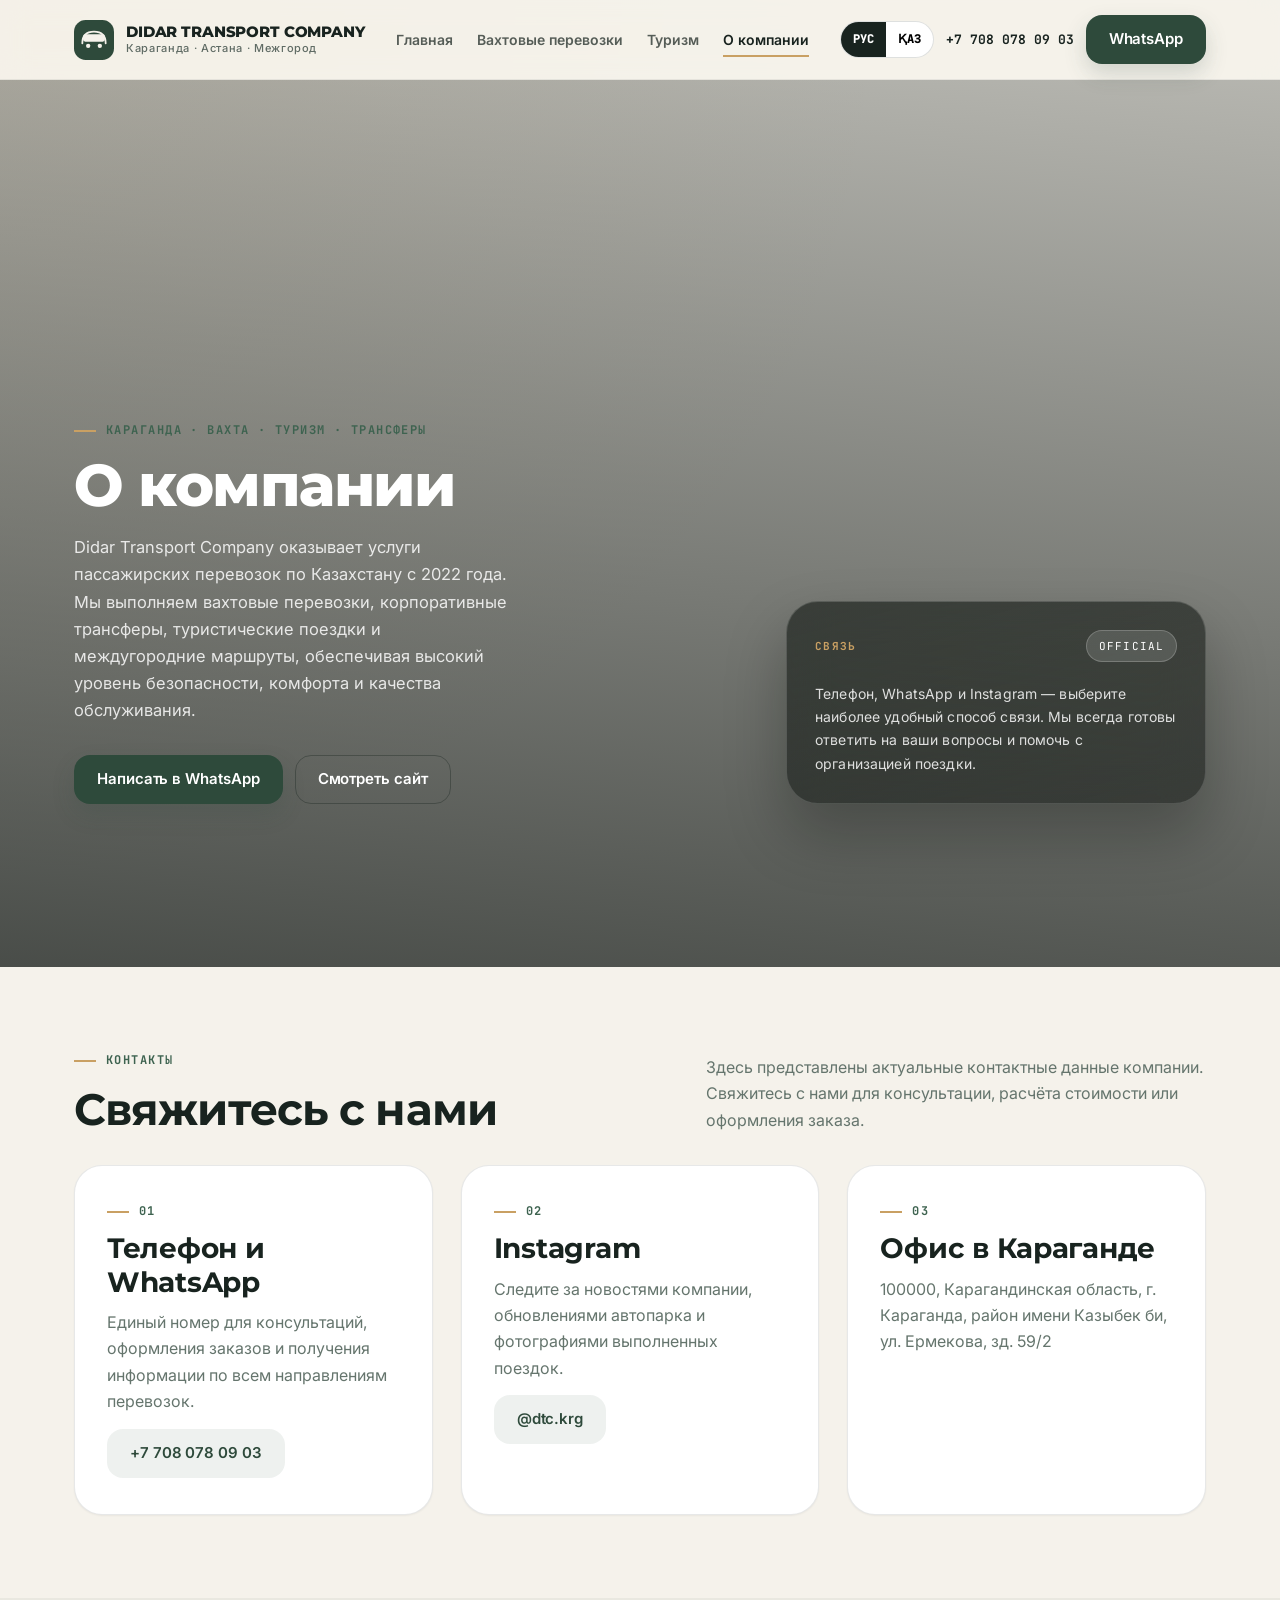
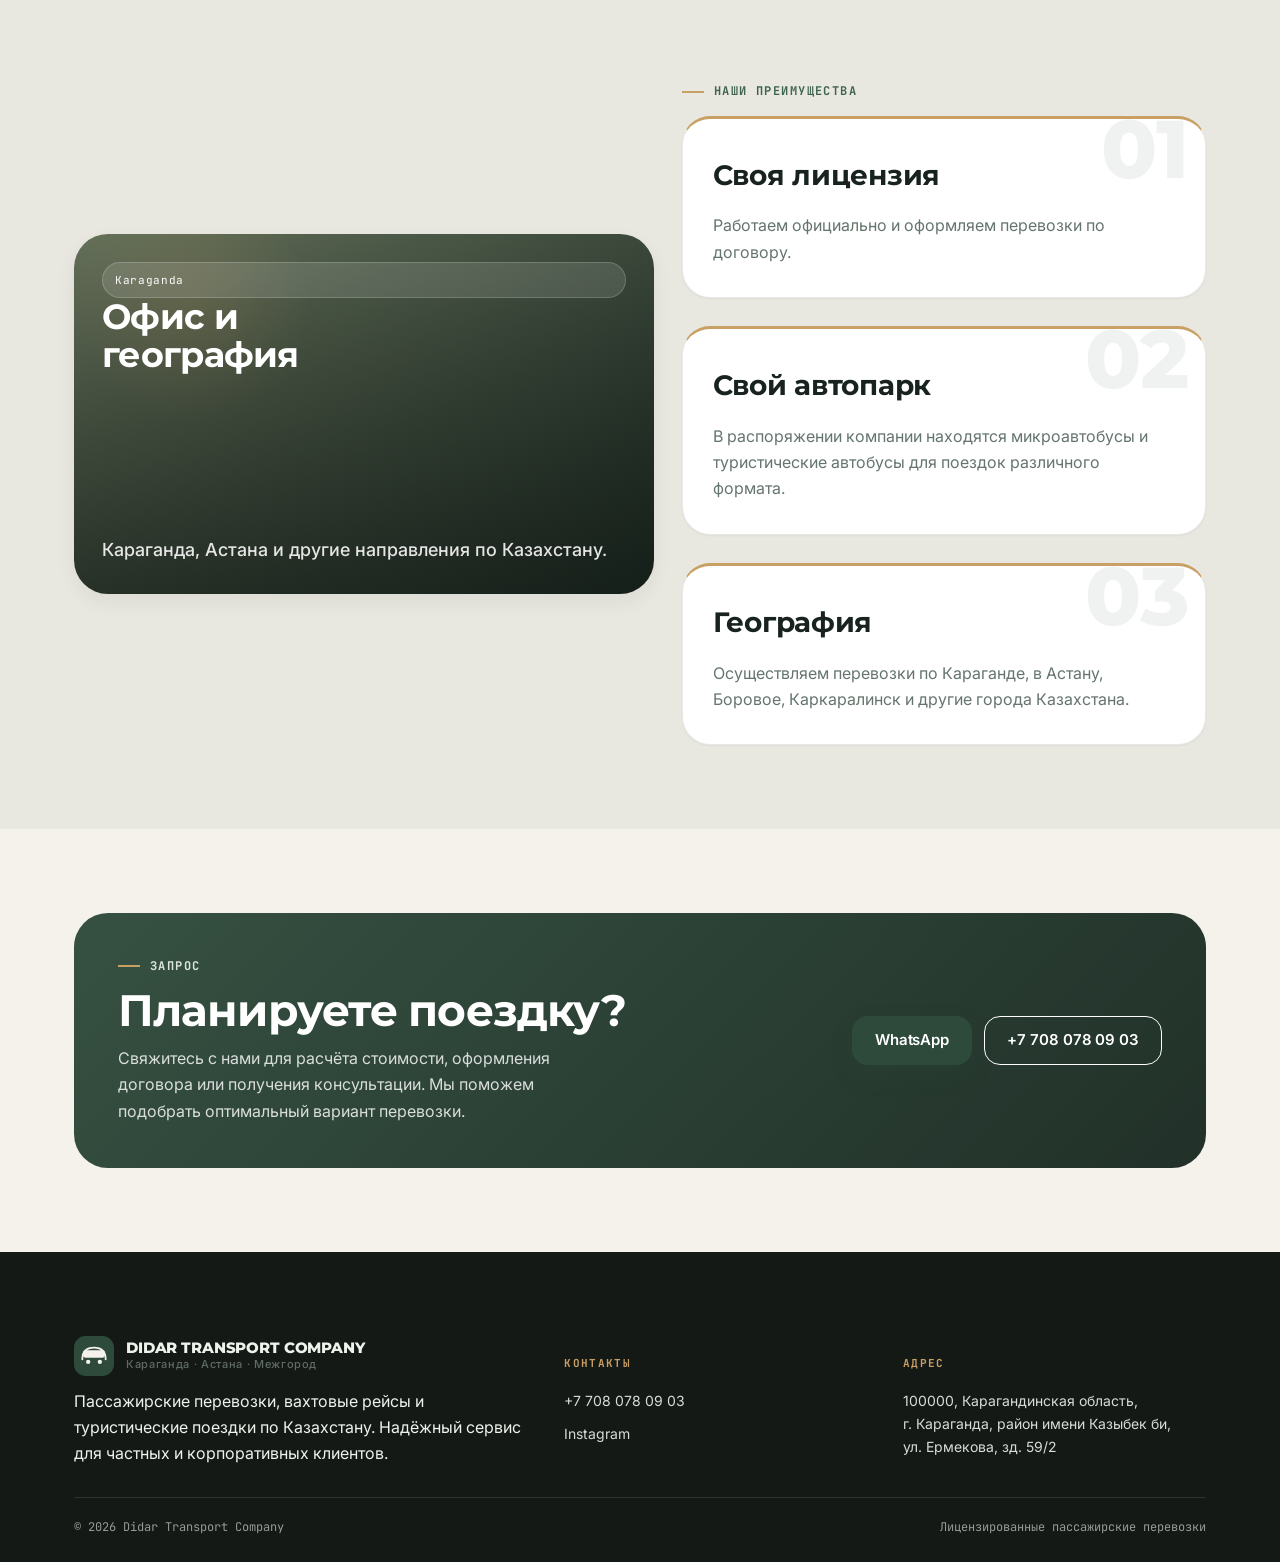
==== contacts.html @ 5a3dd522 "Add files via upload" ====
<!DOCTYPE html>
<html lang="ru" data-lang="ru">
<head>
<meta charset="UTF-8">
<meta name="viewport" content="width=device-width, initial-scale=1.0">
<title>О компании и контакты — Didar Transport Company</title>
<meta name="description" content="Контакты, адрес и информация о компании Didar Transport Company в Караганде.">
<link rel="preconnect" href="https://fonts.googleapis.com">
<link rel="preconnect" href="https://fonts.gstatic.com" crossorigin>
<link href="https://fonts.googleapis.com/css2?family=Montserrat:wght@500;600;700;800&family=Inter:wght@400;500;600;700&family=JetBrains+Mono:wght@400;500;700&display=swap" rel="stylesheet">
<link rel="stylesheet" href="styles.css">
</head>
<body>

<header class="site">
  <div class="navrow">
    <a class="brand" href="index.html">
      <svg viewBox="0 0 48 48" fill="none" aria-hidden="true">
  <rect width="48" height="48" rx="14" fill="#2E4A3B"/>
  <path d="M10 28c0-8 4-14 14-14s14 6 14 14" stroke="#F5F2EB" stroke-width="2.2" stroke-linecap="round"/>
  <circle cx="17" cy="31" r="2.6" fill="#F5F2EB"/>
  <circle cx="31" cy="31" r="2.6" fill="#F5F2EB"/>
  <rect x="11" y="17" width="26" height="9" rx="2.5" fill="#F5F2EB"/>
</svg>
      <div class="brand-text">
        <span data-ru>DIDAR TRANSPORT COMPANY</span>
        <span data-kz>DIDAR TRANSPORT COMPANY</span>
        <small data-ru>Караганда · Астана · Межгород</small>
        <small data-kz>Қарағанды · Астана · Қалааралық</small>
      </div>
    </a>
    <nav class="links"><a href="index.html" class="" data-ru>Главная</a><a href="index.html" class="" data-kz>Басты бет</a><a href="vahta.html" class="" data-ru>Вахтовые перевозки</a><a href="vahta.html" class="" data-kz>Вахталық тасымал</a><a href="tourism.html" class="" data-ru>Туризм</a><a href="tourism.html" class="" data-kz>Туризм</a><a href="contacts.html" class="active" data-ru>О компании</a><a href="contacts.html" class="active" data-kz>Компания туралы</a></nav>
    <button type="button" class="burger" aria-label="Меню" aria-expanded="false">
      <span></span><span></span><span></span>
    </button>
    <div class="nav-actions">
      <div class="langtoggle">
        <button type="button" data-lang-switch="ru" class="active" aria-pressed="true">РУС</button>
        <button type="button" data-lang-switch="kz" aria-pressed="false">ҚАЗ</button>
      </div>
      <a class="nav-phone" href="tel:+77080780903" data-ru>+7 708 078 09 03</a>
      <a class="nav-phone" href="tel:+77080780903" data-kz>+7 708 078 09 03</a>
      <a class="btn btn-primary" href="https://wa.me/77080780903" target="_blank" rel="noopener" data-ru>WhatsApp</a>
      <a class="btn btn-primary" href="https://wa.me/77080780903" target="_blank" rel="noopener" data-kz>WhatsApp</a>
    </div>
  </div>
</header>


<section class="hero">
  <div class="hero-bg" style="--hero-image:url('assets/окомпании.jpg.jpeg');--hero-overlay:linear-gradient(180deg,rgba(17,25,20,.18),rgba(17,25,20,.84));"></div>
  <div class="wrap">
    <div class="hero-copy">
      <div class="eyebrow" data-ru>Караганда · Вахта · Туризм · Трансферы</div>
      <div class="eyebrow" data-kz>Қарағанды · Вахта · Туризм · Трансфер</div>
      <h1 data-ru>О компании</h1>
      <h1 data-kz>Компания туралы</h1>
      <p data-ru>Didar Transport Company оказывает услуги пассажирских перевозок по Казахстану с 2022 года. Мы выполняем вахтовые перевозки, корпоративные трансферы, туристические поездки и междугородние маршруты, обеспечивая высокий уровень безопасности, комфорта и качества обслуживания.</p>
      <p data-kz>Didar Transport Company 2022 жылдан бастап Қазақстан бойынша жолаушылар тасымалы қызметтерін көрсетеді. Біз вахталық тасымалдарды, корпоративтік трансферлерді, туристік сапарларды және қалааралық бағыттарды ұйымдастырып, қауіпсіздік, жайлылық және қызмет көрсету сапасының жоғары деңгейін қамтамасыз етеміз.</p>
      <div class="hero-actions">
        <a class="btn btn-primary" href="https://wa.me/77080780903" target="_blank" rel="noopener">
          <span data-ru>Написать в WhatsApp</span>
          <span data-kz>WhatsApp-қа жазу</span>
        </a>
        <a class="btn btn-outline" href="#content"><span data-ru>Смотреть сайт</span><span data-kz>Сайтты көру</span></a>
      </div>
    </div>
    <div class="hero-panel">
<div class="panel-head">
  <b data-ru>Связь</b><b data-kz>Байланыс</b>
  <span class="tag">Official</span>
</div>
<div class="small" style="color:rgba(255,255,255,.84);" data-ru>
    Телефон, WhatsApp и Instagram — выберите наиболее удобный способ связи. Мы всегда готовы ответить на ваши вопросы и помочь с организацией поездки.
</div>

<div class="small" style="color:rgba(255,255,255,.84);" data-kz>
    Телефон, WhatsApp немесе Instagram арқылы өзіңізге ыңғайлы байланыс тәсілін таңдаңыз. Біз сұрақтарыңызға жауап беріп, сапарыңызды ұйымдастыруға әрқашан дайынбыз.
</div>
</div>
  </div>
</section>

<div id="content"></div>

<section>
  <div class="wrap">
    <div class="section-head">
      <div>
        <div class="eyebrow"><span data-ru>Контакты</span><span data-kz>Байланыс</span></div>
        <h2 data-ru>Свяжитесь с нами</h2>
        <h2 data-kz>Бізбен байланысыңыз</h2>
      </div>
      <p data-ru>Здесь представлены актуальные контактные данные компании. Свяжитесь с нами для консультации, расчёта стоимости или оформления заказа.</p>
      <p data-kz>Мұнда компанияның өзекті байланыс мәліметтері көрсетілген. Кеңес алу, құнын есептеу немесе тапсырыс беру үшін бізбен хабарласыңыз.</p>
    </div>
    <div class="cards">
      <div class="card">
        <div class="eyebrow" style="margin-bottom:10px"><span>01</span></div>
        <h3 data-ru>Телефон и WhatsApp</h3><h3 data-kz>Телефон және WhatsApp</h3>
        <p data-ru>Единый номер для консультаций, оформления заказов и получения информации по всем направлениям перевозок.</p>
        <p data-kz>Тасымалдың барлық бағыттары бойынша кеңес алу, тапсырыс беру және ақпарат алу үшін бірыңғай байланыс нөмірі.</p>
        <a class="btn btn-soft" style="margin-top:14px" href="tel:+77080780903">+7 708 078 09 03</a>
      </div>
      <div class="card">
        <div class="eyebrow" style="margin-bottom:10px"><span>02</span></div>
        <h3>Instagram</h3>
        <p data-ru>Следите за новостями компании, обновлениями автопарка и фотографиями выполненных поездок.</p>
        <p data-kz>Компания жаңалықтарын, автопарктің жаңартылуын және орындалған сапарлардың фотосуреттерін бақылаңыз.</p>
        <a class="btn btn-soft" style="margin-top:14px" href="https://instagram.com/dtc.krg" target="_blank" rel="noopener">@dtc.krg</a>
      </div>
      <div class="card">
        <div class="eyebrow" style="margin-bottom:10px"><span>03</span></div>
        <h3 data-ru>Офис в Караганде</h3><h3 data-kz>Қарағандыдағы кеңсе</h3>
        <p data-ru>100000, Карагандинская область,
г. Караганда, район имени Казыбек би,
ул. Ермекова, зд. 59/2</p>
        <p data-kz>100000, Қарағанды облысы,
Қарағанды қаласы, Қазыбек би ауданы,
Ермеков көш., 59/2 ғимарат</p>
      </div>
    </div>
  </div>
</section>

<section style="background:rgba(46,74,59,.06)">
  <div class="wrap">
    <div class="split">
      <div class="map-box">
        <div>
          <div class="map-pin">Karaganda</div>
          <h2 class="map-title" data-ru>Офис и география</h2>
          <h2 class="map-title" data-kz>Кеңсе және география</h2>
        </div>
	<div style="font-size:18px; line-height:1.7; color:rgba(255,255,255,.88); font-weight:500;" data-ru>
    Караганда, Астана и другие направления по Казахстану.
	</div>

	<div style="font-size:18px; line-height:1.7; color:rgba(255,255,255,.88); font-weight:500; margin-top:8px;" data-kz>
    Қарағанды, Астана және Қазақстанның басқа бағыттары.
	</div>
      </div>
      <div>
        <div class="eyebrow"><span data-ru>Наши преимущества</span><span data-kz>Біздің артықшылықтарымыз</span></div>
        <div class="timeline">
          <div class="card" data-step="01"><h3 data-ru>Своя лицензия</h3><h3 data-kz>Меншікті лицензия</h3><p data-ru>Работаем официально и оформляем перевозки по договору.</p><p data-kz>Ресми жұмыс істейміз және тасымалды шартпен рәсімдейміз.</p></div>
          <div class="card" data-step="02"><h3 data-ru>Свой автопарк</h3><h3 data-kz>Меншікті автопарк</h3><p data-ru>В распоряжении компании находятся микроавтобусы и туристические автобусы для поездок различного формата.</p><p data-kz>Компанияда әртүрлі форматтағы сапарларға арналған шағын автобустар мен туристік автобустар бар.</p></div>
          <div class="card" data-step="03"><h3 data-ru>География</h3><h3 data-kz>География</h3><p data-ru>Осуществляем перевозки по Караганде, в Астану, Боровое, Каркаралинск и другие города Казахстана.</p><p data-kz>Қарағанды, Астана, Бурабай, Қарқаралы және Қазақстанның басқа қалаларына тасымалдау қызметін көрсетеміз.</p></div>
        </div>
      </div>
    </div>
  </div>
</section>

<section>
  <div class="wrap">
    <div class="contact-band">
      <div>
        <div class="eyebrow" style="color:#dce6de;margin-bottom:10px"><span data-ru>Запрос</span><span data-kz>Сұраныс</span></div>
        <h2 data-ru>Планируете поездку?</h2>
        <h2 data-kz>Сапарды жоспарлап жатырсыз ба?</h2>
        <p style="margin-top:10px" data-ru>Свяжитесь с нами для расчёта стоимости, оформления договора или получения консультации. Мы поможем подобрать оптимальный вариант перевозки.</p>
        <p style="margin-top:10px" data-kz>Құнын есептеу, шарт рәсімдеу немесе кеңес алу үшін бізбен хабарласыңыз. Біз сізге ең қолайлы тасымал нұсқасын ұсынамыз.</p>
      </div>
      <div style="display:flex;gap:12px;flex-wrap:wrap">
        <a class="btn btn-primary" href="https://wa.me/77080780903" target="_blank" rel="noopener">WhatsApp</a>
        <a class="btn btn-outline" style="border-color:#fff;color:#fff" href="tel:+77080780903">+7 708 078 09 03</a>
      </div>
    </div>
  </div>
</section>


<footer class="site">
  <div class="footer-wrap">
    <div class="foot-grid">
      <div>
        <div class="brand" style="margin-bottom:12px">
          <svg viewBox="0 0 48 48" fill="none" aria-hidden="true">
  <rect width="48" height="48" rx="14" fill="#2E4A3B"/>
  <path d="M10 28c0-8 4-14 14-14s14 6 14 14" stroke="#F5F2EB" stroke-width="2.2" stroke-linecap="round"/>
  <circle cx="17" cy="31" r="2.6" fill="#F5F2EB"/>
  <circle cx="31" cy="31" r="2.6" fill="#F5F2EB"/>
  <rect x="11" y="17" width="26" height="9" rx="2.5" fill="#F5F2EB"/>
</svg>
          <div class="brand-text">
            <span data-ru>DIDAR TRANSPORT COMPANY</span>
            <span data-kz>DIDAR TRANSPORT COMPANY</span>
            <small data-ru>Караганда · Астана · Межгород</small>
            <small data-kz>Қарағанды · Астана · Қалааралық</small>
          </div>
        </div>
	<p data-ru>Пассажирские перевозки, вахтовые рейсы и туристические поездки по Казахстану. Надёжный сервис для частных и корпоративных клиентов.</p>
	<p data-kz>Қазақстан бойынша жолаушылар тасымалы, вахталық рейстер және туристік сапарлар. Жеке және корпоративтік клиенттерге арналған сенімді қызмет.</p>
      </div>
      <div class="foot-col">
        <h5 data-ru>Контакты</h5><h5 data-kz>Байланыс</h5>
        <a href="tel:+77080780903" data-ru>+7 708 078 09 03</a>
        <a href="tel:+77080780903" data-kz>+7 708 078 09 03</a>
        <a href="https://instagram.com/dtc.krg" target="_blank" rel="noopener">Instagram</a>
      </div>
      <div class="foot-col">
        <h5 data-ru>Адрес</h5><h5 data-kz>Мекенжай</h5>
        <p data-ru>100000, Карагандинская область,
г. Караганда, район имени Казыбек би,
ул. Ермекова, зд. 59/2</p>
        <p data-kz>100000, Қарағанды облысы,
Қарағанды қаласы, Қазыбек би ауданы,
Ермеков көш., 59/2 ғимарат</p>
      </div>
    </div>
    <div class="foot-bottom">
      <span>© 2026 Didar Transport Company</span>
      <span data-ru>Лицензированные пассажирские перевозки</span>
      <span data-kz>Лицензияланған жолаушы тасымалы</span>
    </div>
  </div>
</footer>

<script src="site.js"></script>
</body>
</html>
---- styles.css ----
/* ==========================================================================
   DIDAR TRANSPORT COMPANY — design tokens
   Brand palette is fixed by the client brief and must not change.
   ========================================================================== */
:root{
  --bg:#f5f2eb;
  --card:#ffffff;
  --ink:#18231f;
  --muted:#5f6b64;
  --muted-soft:#65756d;
  --line:rgba(24,35,31,.10);
  --line-strong:rgba(24,35,31,.20);
  --brand:#2e4a3b;
  --brand-2:#3e6350;
  --accent:#c9a063;

  /* Light, contemporary elevation — no heavy drop shadows */
  --shadow-xs:0 1px 2px rgba(20,28,24,.05);
  --shadow-sm:0 8px 20px rgba(20,28,24,.06);
  --shadow-md:0 18px 36px rgba(20,28,24,.09);
  --shadow-lg:0 30px 60px rgba(13,19,16,.16);

  /* Radius scale */
  --radius:28px;
  --radius-md:22px;
  --radius-sm:16px;
  --radius-btn:16px;
  --radius-input:18px;
  --radius-lg:34px;

  --max:1180px;
  --display:'Montserrat',system-ui,sans-serif;
  --body:'Inter',system-ui,sans-serif;
  --mono:'JetBrains Mono',ui-monospace,monospace;

  /* Fluid rhythm — replaces most manual breakpoint overrides */
  --section-pad: clamp(48px, 4.5vw + 26px, 128px);
  --gap-lg: clamp(20px, 2.2vw, 32px);

  /* Bounded height for the hero photo band on stacked (mobile/tablet) layouts,
     so a wide photo never gets crushed into a tall, over-cropped sliver */
  --hero-band: clamp(230px, 62vw, 460px);
}

/* ==========================================================================
   Base / reset
   ========================================================================== */
*{box-sizing:border-box}
html{scroll-behavior:smooth}
body{
  margin:0;
  background:radial-gradient(circle at top left, rgba(201,160,99,.10), transparent 26%), var(--bg);
  color:var(--ink);
  font-family:var(--body);
  font-size:16px;
  line-height:1.65;
  -webkit-font-smoothing:antialiased;
  text-rendering:optimizeLegibility;
  overflow-x:hidden;
}
img{display:block;max-width:100%}
a{color:inherit;text-decoration:none}
button,input,textarea{font:inherit}
button{cursor:pointer}
:focus-visible{outline:3px solid var(--accent);outline-offset:3px}
.wrap{max-width:var(--max);margin:0 auto;padding:0 24px}
section{padding:var(--section-pad) 0}

/* ==========================================================================
   Typography
   ========================================================================== */
h1,h2,h3,h4{
  font-family:var(--display);
  font-weight:700;
  margin:0;
  word-break:normal;
  overflow-wrap:normal;
  hyphens:none;
}
h1{font-size:clamp(2.375rem, 1.6rem + 2.6vw, 4rem);   line-height:1.04; letter-spacing:-.025em; font-weight:800}
h2{font-size:clamp(1.85rem, 1.4rem + 1.7vw, 3rem);     line-height:1.1;  letter-spacing:-.02em}
h3{font-size:clamp(1.375rem, 1.2rem + .65vw, 2rem);    line-height:1.22; letter-spacing:-.01em}
h4{font-size:1.05rem; line-height:1.3; letter-spacing:-.005em}
p{margin:0}
.small{font-size:14px;color:var(--muted);letter-spacing:.01em}
.eyebrow{
  display:flex;align-items:center;gap:10px;
  font-family:var(--mono);font-size:12px;letter-spacing:.12em;text-transform:uppercase;
  color:var(--brand-2);font-weight:700;margin-bottom:14px
}
.eyebrow::before{content:"";width:22px;height:2px;background:var(--accent);display:inline-block;flex:none}

/* Small pill tag (hero panel badge) */
.tag{
  font-family:var(--mono);font-size:11px;letter-spacing:.1em;text-transform:uppercase;
  color:#fff;background:rgba(255,255,255,.14);border:1px solid rgba(255,255,255,.2);
  padding:6px 12px;border-radius:999px;white-space:nowrap
}

/* ==========================================================================
   Buttons
   ========================================================================== */
.btn{
  display:inline-flex;align-items:center;justify-content:center;gap:8px;
  min-height:49px;padding:0 22px;border-radius:var(--radius-btn);
  font-weight:600;font-size:15px;letter-spacing:-.005em;
  border:1.5px solid transparent;white-space:nowrap;
  transition:transform .22s ease, box-shadow .22s ease, background-color .22s ease, border-color .22s ease, color .22s ease;
}
.btn:hover{transform:translateY(-2px)}
.btn:active{transform:translateY(0)}
.btn-primary{background:var(--brand);color:#fff;box-shadow:0 10px 22px rgba(46,74,59,.18)}
.btn-primary:hover{background:var(--brand-2);box-shadow:0 14px 28px rgba(46,74,59,.24)}
.btn-outline{border-color:rgba(24,35,31,.35);background:transparent}
.btn-outline:hover{background:var(--ink);color:#fff;border-color:var(--ink)}
.btn-soft{background:rgba(46,74,59,.08);color:var(--brand)}
.btn-soft:hover{background:rgba(46,74,59,.14)}

/* ==========================================================================
   Header / navigation
   ========================================================================== */
header.site{
  position:sticky;top:0;z-index:50;
  backdrop-filter:blur(14px) saturate(140%);
  background:rgba(245,242,235,.82);
  border-bottom:1px solid rgba(24,35,31,.07)
}
.navrow{
  max-width:var(--max);margin:0 auto;padding:15px 24px;
  display:flex;align-items:center;justify-content:space-between;gap:16px
}
.brand{display:flex;align-items:center;gap:12px;min-width:0}
.brand svg{width:40px;height:40px;flex:none}
.brand-text{font-family:var(--display);font-weight:800;font-size:14.5px;line-height:1.05;letter-spacing:-.01em}
.brand-text small{display:block;font-family:var(--body);font-weight:500;font-size:11px;letter-spacing:.06em;color:var(--muted);margin-top:3px}
nav.links{display:flex;gap:24px;align-items:center;flex-wrap:wrap}
nav.links a{position:relative;font-weight:600;font-size:14px;opacity:.72;padding:4px 0;transition:opacity .2s ease}
nav.links a::after{
  content:"";position:absolute;left:0;right:0;bottom:-2px;height:2px;background:var(--accent);
  transform:scaleX(0);transform-origin:left;transition:transform .25s ease
}
nav.links a.active,nav.links a:hover{opacity:1}
nav.links a.active::after,nav.links a:hover::after{transform:scaleX(1)}
.nav-actions{display:flex;align-items:center;gap:12px}
.langtoggle{display:flex;overflow:hidden;border-radius:999px;border:1px solid rgba(24,35,31,.14);background:#fff}
.langtoggle button{border:0;padding:8px 12px;background:transparent;font-weight:800;font-family:var(--mono);font-size:12px;transition:background-color .2s ease,color .2s ease}
.langtoggle button.active{background:var(--ink);color:#fff}
.nav-phone{font-family:var(--mono);font-size:13px;font-weight:700;white-space:nowrap}

/* ==========================================================================
   Hero
   ========================================================================== */
.hero{position:relative;overflow:hidden;color:#fff}
.hero::before{
  content:"";position:absolute;inset:0;z-index:1;
  background:linear-gradient(185deg, rgba(15,22,18,.28), rgba(13,19,16,.74));
}
.hero-bg{
  position:absolute;inset:0;background:var(--hero-image, linear-gradient(135deg,#273a31,#415f50));
  background-size:cover;background-position:center;transform:scale(1.02)
}
.hero .wrap{
  position:relative;z-index:2;
  min-height:min(80vh,800px);
  display:grid;grid-template-columns:1fr minmax(340px,420px);gap:var(--gap-lg);
  align-items:end;padding-top:88px;padding-bottom:80px
}
.hero-copy{max-width:600px}
.hero-copy h1{max-width:12ch;white-space:pre-line}
.hero-copy p{margin-top:18px;max-width:44ch;font-size:16.5px;color:rgba(255,255,255,.84);white-space:pre-line}
.hero-actions{display:flex;gap:12px;margin-top:30px;flex-wrap:wrap}
.hero-panel{
  background:linear-gradient(165deg, rgba(19,25,21,.62), rgba(11,15,13,.5));
  border:1px solid rgba(255,255,255,.15);border-radius:32px;
  padding:28px;backdrop-filter:blur(20px) saturate(160%);
  box-shadow:0 30px 60px rgba(6,10,8,.28)
}
.panel-head{display:flex;justify-content:space-between;align-items:center;margin-bottom:20px;gap:12px;flex-wrap:wrap}
.panel-head b{font-family:var(--mono);font-size:11px;letter-spacing:.12em;text-transform:uppercase;color:var(--accent);font-weight:700}
.board{display:grid;gap:10px}
.board-row{
  display:grid;grid-template-columns:1.8fr .8fr .7fr .6fr;gap:8px;align-items:center;
  padding:15px 14px;border-radius:16px;background:rgba(255,255,255,.06)
}
.board-row span,.board-row strong{font-family:var(--mono);font-size:12px}
.board-row .seats{color:#8fe8b0;font-weight:700}

/* Available-routes list — static destinations, nothing here goes out of date */
.routes{display:grid;gap:8px}
.route-item{
  display:flex;align-items:center;gap:12px;
  padding:14px 16px;border-radius:16px;background:rgba(255,255,255,.06);
  transition:background-color .2s ease
}
.route-item .route-dot{width:6px;height:6px;border-radius:50%;background:var(--accent);flex:none}
.route-item strong{font-family:var(--mono);font-size:13px;font-weight:600;letter-spacing:.005em}
.route-cta{
  margin-top:14px;padding-top:14px;border-top:1px solid rgba(255,255,255,.14);
  display:flex;align-items:center;gap:8px
}

/* ==========================================================================
   Section head
   ========================================================================== */
.section-head{display:flex;justify-content:space-between;align-items:end;gap:20px;margin-bottom:32px;flex-wrap:wrap}
.section-head h2{max-width:16ch}
.section-head p{max-width:50ch;color:var(--muted-soft);font-size:16px}

/* ==========================================================================
   Cards — clean, white, thin border (services, contacts, schedule)
   ========================================================================== */
.cards{display:grid;grid-template-columns:repeat(auto-fit,minmax(260px,1fr));gap:var(--gap-lg)}
.card{
  background:var(--card);border:1px solid var(--line);border-radius:var(--radius);
  padding:clamp(26px,3vw,36px) clamp(24px,3vw,32px);
  box-shadow:var(--shadow-xs);
  transition:transform .25s ease, box-shadow .25s ease, border-color .25s ease;
}
.card:hover{transform:translateY(-5px);box-shadow:var(--shadow-md);border-color:var(--line-strong)}
.card h3{margin-bottom:10px}
.card p{color:var(--muted-soft)}

/* ==========================================================================
   Split layout
   ========================================================================== */
.split{display:grid;grid-template-columns:1.05fr .95fr;gap:var(--gap-lg);align-items:center}

/* ==========================================================================
   Stats — big numbers, near-zero decoration
   ========================================================================== */
.stat-grid{display:grid;grid-template-columns:repeat(auto-fit,minmax(150px,1fr));gap:var(--gap-lg)}
.stat{
  background:transparent;border:0;border-top:2px solid var(--brand);
  border-radius:0;padding:20px 2px 0;
}
.stat b{
  display:block;font-family:var(--display);font-weight:800;
  font-size:clamp(2.1rem,1.6rem + 1.6vw,3rem);letter-spacing:-.02em;
  color:var(--brand);margin-bottom:8px
}
.stat span{color:var(--muted);font-size:13px;font-family:var(--mono);letter-spacing:.04em;text-transform:uppercase}

/* ==========================================================================
   Features — light tinted background, near-flat
   ========================================================================== */
.features{display:grid;grid-template-columns:repeat(auto-fit,minmax(220px,1fr));gap:18px}
.feature{
  background:rgba(46,74,59,.045);border:1px solid rgba(46,74,59,.08);
  border-radius:var(--radius-md);padding:28px 26px;box-shadow:none;
  transition:transform .25s ease, background-color .25s ease, border-color .25s ease;
}
.feature:hover{transform:translateY(-4px);background:rgba(46,74,59,.07);border-color:rgba(46,74,59,.16)}
.feature .num{
  display:inline-block;font-family:var(--mono);font-size:11px;letter-spacing:.12em;text-transform:uppercase;
  color:var(--brand-2);background:rgba(46,74,59,.09);padding:4px 10px;border-radius:999px;margin-bottom:14px
}
.feature h3{font-size:19px;margin-bottom:8px}
.feature p{color:var(--muted-soft);font-size:15px}

/* ==========================================================================
   Gallery
   ========================================================================== */
.gallery-grid{display:grid;grid-template-columns:1.2fr .8fr;gap:var(--gap-lg)}
.gallery-grid .col{display:grid;gap:var(--gap-lg)}
.gallery-grid img{border-radius:var(--radius);object-fit:cover;width:100%;box-shadow:var(--shadow-sm)}
.gallery-grid .large{min-height:400px}
.gallery-grid .small{min-height:190px}

/* ==========================================================================
   Timeline — the most expressive card treatment
   ========================================================================== */
.timeline{
  display:grid;grid-template-columns:repeat(auto-fit,minmax(300px,1fr));
  gap:var(--gap-lg);align-items:stretch
}
.timeline .card{
  position:relative;overflow:hidden;height:100%;
  display:flex;flex-direction:column;gap:10px;
  border-top:3px solid var(--accent);
  padding:40px 30px 32px;
}
.timeline .card::before{
  content:attr(data-step);position:absolute;top:-10px;right:16px;
  font-family:var(--display);font-weight:800;font-size:clamp(60px,6.4vw,92px);line-height:1;
  color:var(--brand);opacity:.07;z-index:0;pointer-events:none
}
.timeline .card h3,.timeline .card p{position:relative;z-index:1}
.timeline .card:hover{box-shadow:var(--shadow-md)}

/* ==========================================================================
   Contact band
   ========================================================================== */
.contact-band{
  background:linear-gradient(135deg, rgba(46,74,59,.96), rgba(29,45,37,.98));
  color:#fff;border-radius:var(--radius-lg);padding:clamp(28px,3.6vw,44px);
  display:flex;align-items:center;justify-content:space-between;gap:22px;flex-wrap:wrap
}
.contact-band p{max-width:50ch;color:rgba(255,255,255,.82)}

/* ==========================================================================
   Footer
   ========================================================================== */
footer.site{background:#141916;color:#edf2ec}
.footer-wrap{max-width:var(--max);margin:0 auto;padding:clamp(56px,7vw,84px) 24px 24px}
.foot-grid{display:grid;grid-template-columns:1.2fr .8fr .8fr;gap:36px}
.foot-col h5{font-family:var(--mono);font-size:11px;letter-spacing:.12em;text-transform:uppercase;color:var(--accent);margin-bottom:12px}
.foot-col a,.foot-col p{display:block;color:#d7ddd6;padding:5px 0;font-size:14px}
.foot-col p{white-space:pre-line}
.foot-col a:hover{color:#fff}
.foot-bottom{
  border-top:1px solid rgba(255,255,255,.10);margin-top:30px;padding-top:20px;
  display:flex;justify-content:space-between;gap:10px;flex-wrap:wrap;color:rgba(237,242,236,.6);font-family:var(--mono);font-size:12px
}

/* ==========================================================================
   Language toggle visibility
   ========================================================================== */
[data-lang="ru"] [data-kz],
[data-lang="kz"] [data-ru]{display:none !important}

/* ==========================================================================
   Mobile burger
   ========================================================================== */
.burger{
  display:none;flex-direction:column;justify-content:center;gap:5px;
  width:42px;height:42px;flex:none;background:none;border:0;padding:9px;border-radius:12px;
  transition:background-color .2s ease
}
.burger:hover{background:rgba(24,35,31,.06)}
.burger span{display:block;width:22px;height:2px;background:var(--ink);border-radius:2px;transition:.18s ease}
header.site.nav-open .burger span:nth-child(1){transform:translateY(7px) rotate(45deg)}
header.site.nav-open .burger span:nth-child(2){opacity:0}
header.site.nav-open .burger span:nth-child(3){transform:translateY(-7px) rotate(-45deg)}

/* ==========================================================================
   Map box
   ========================================================================== */
.map-box{
  border-radius:var(--radius-lg);min-height:360px;padding:28px;display:flex;flex-direction:column;justify-content:space-between;
  background:
    linear-gradient(180deg, rgba(12,18,15,.10), rgba(12,18,15,.6)),
    radial-gradient(circle at 20% 20%, rgba(201,160,99,.2), transparent 22%),
    linear-gradient(135deg, #6f7b62, #233229);
  color:#fff;box-shadow:var(--shadow-sm)
}
.map-box .map-title{font-size:clamp(1.5rem,1.2rem + 1.2vw,2.2rem);max-width:12ch}
.map-pin{align-self:flex-start;background:rgba(255,255,255,.12);border:1px solid rgba(255,255,255,.18);padding:8px 12px;border-radius:999px;font-family:var(--mono);font-size:11px;letter-spacing:.06em}

/* ==========================================================================
   Form fields (used by admin surfaces)
   ========================================================================== */
.field{display:grid;gap:8px}
.field label{font-weight:700;font-size:14px}
.field input,.field textarea,.field select{
  width:100%;padding:13px 14px;border-radius:var(--radius-input);border:1px solid rgba(24,35,31,.14);
  background:#fff;outline:none;transition:border-color .2s ease
}
.field input:focus,.field textarea:focus,.field select:focus{border-color:var(--brand-2)}
.field textarea{min-height:120px;resize:vertical}

/* ==========================================================================
   Responsive
   ========================================================================== */
@media (max-width: 980px){
  .burger{display:flex;order:3}
  .nav-actions{order:2}
  nav.links{
    display:none;order:5;flex-basis:100%;
    flex-direction:column;align-items:stretch;gap:0;
    margin-top:14px;padding-top:6px;border-top:1px solid var(--line)
  }
  header.site.nav-open nav.links{display:flex}
  nav.links a{width:100%;padding:13px 2px;border-bottom:1px solid var(--line);opacity:1;font-size:15px}
  nav.links a::after{display:none}
  .navrow{flex-wrap:wrap}
  .split,.gallery-grid,.foot-grid{grid-template-columns:1fr}
  .hero{background:var(--ink)}
  .hero-bg{
    inset:auto;top:0;left:0;right:0;height:var(--hero-band);
  }
  .hero::before{
    inset:auto;top:0;left:0;right:0;height:var(--hero-band);
    background:linear-gradient(180deg, rgba(15,22,18,.10) 0%, rgba(13,19,16,.6) 68%, var(--ink) 100%);
  }
  .hero .wrap{grid-template-columns:1fr;min-height:auto;padding-top:calc(var(--hero-band) + 28px)}
  .hero-copy{max-width:none}
  .hero-copy h1{max-width:16ch}
  .gallery-grid .large,.gallery-grid .small{min-height:240px}
}
@media (max-width: 640px){
  .nav-phone{display:none}
  .wrap{padding:0 18px}
  .navrow{padding:12px 18px;gap:10px}
  .brand svg{width:32px;height:32px}
  .brand-text small{display:none}
  .nav-actions{gap:8px}
  .langtoggle button{padding:7px 9px}
  .hero .wrap{padding-bottom:48px}
  .hero-copy p{font-size:15.5px}
  .board-row{grid-template-columns:1fr 1fr;row-gap:4px}
  .stat-grid,.features{grid-template-columns:1fr}
  .contact-band{flex-direction:column;align-items:stretch;text-align:left}
  .contact-band > div:last-child{width:100%}
  .contact-band .btn{flex:1;justify-content:center}
  .btn{min-height:48px}
  .foot-bottom{flex-direction:column;align-items:flex-start;gap:6px}
}
@media (max-width: 420px){
  .hero-panel{padding:18px}
  .panel-head{gap:6px}
  .timeline .card{padding:34px 24px 26px}
}
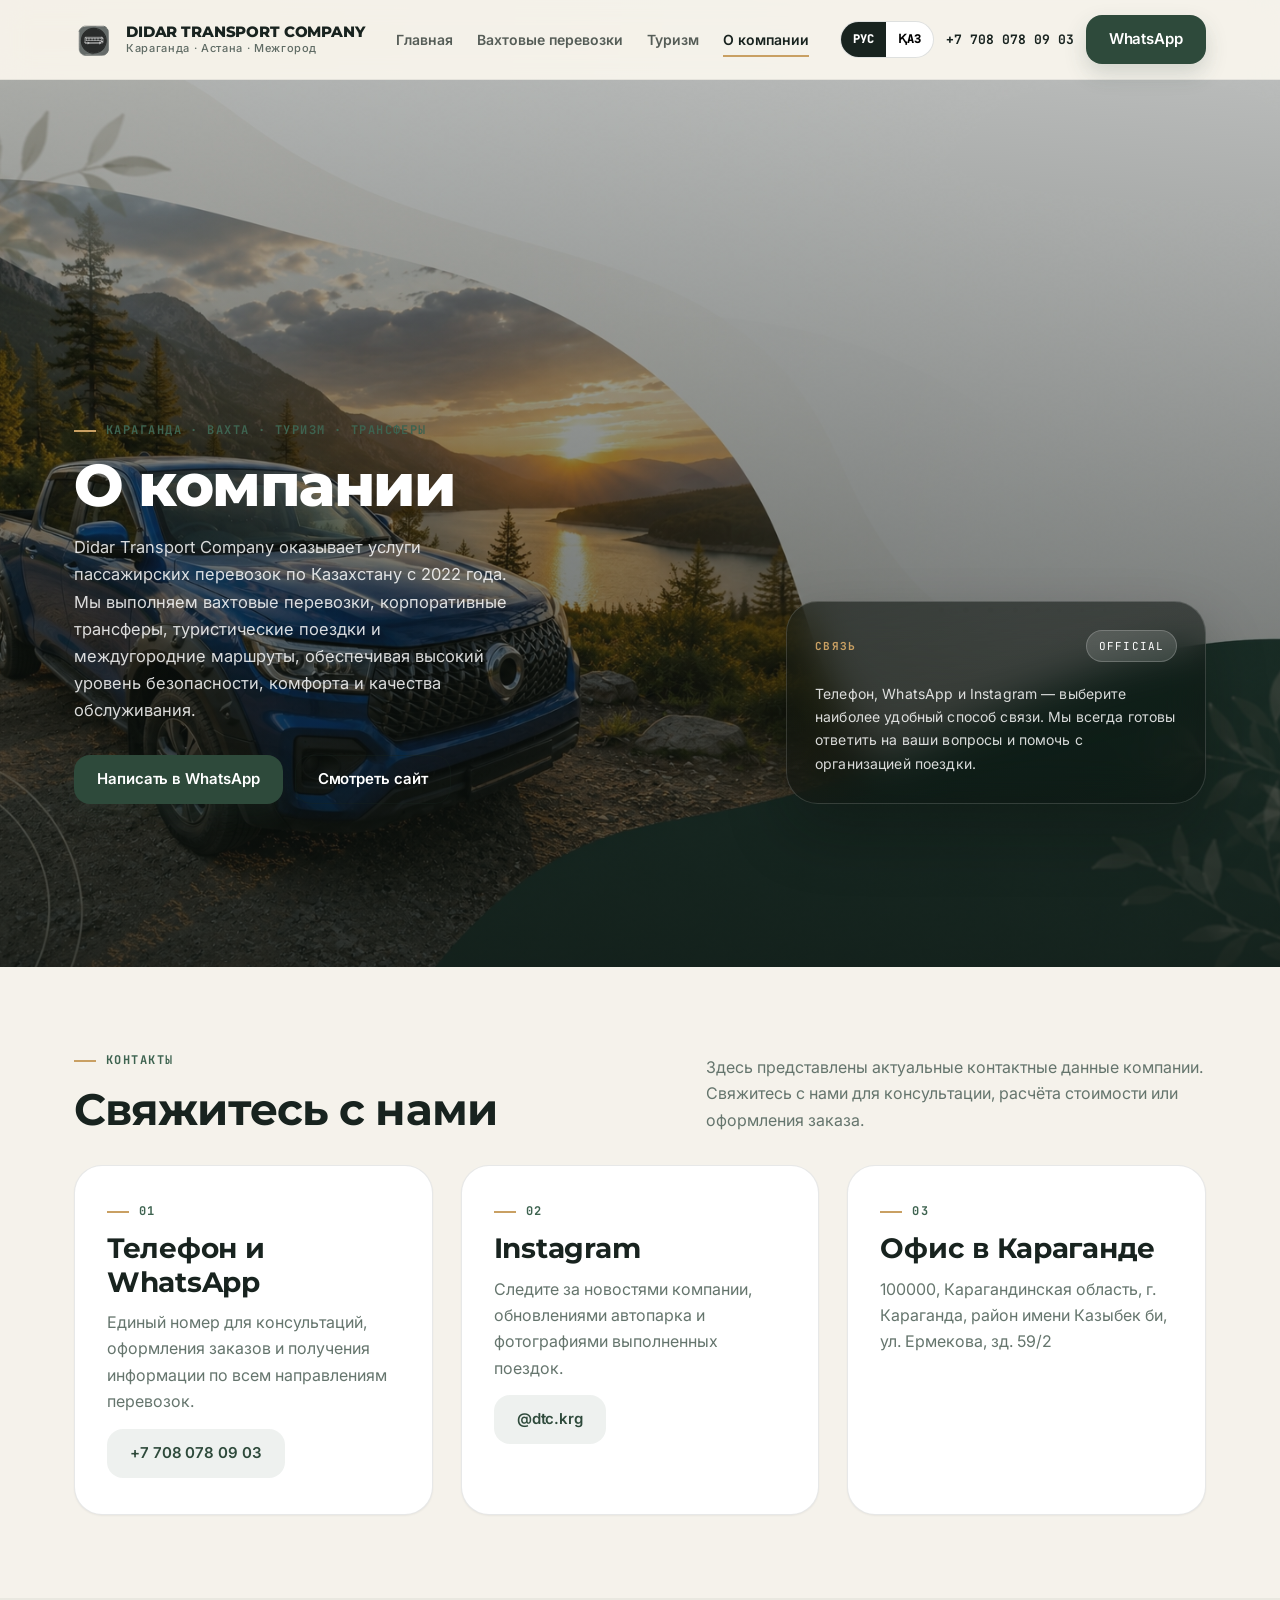
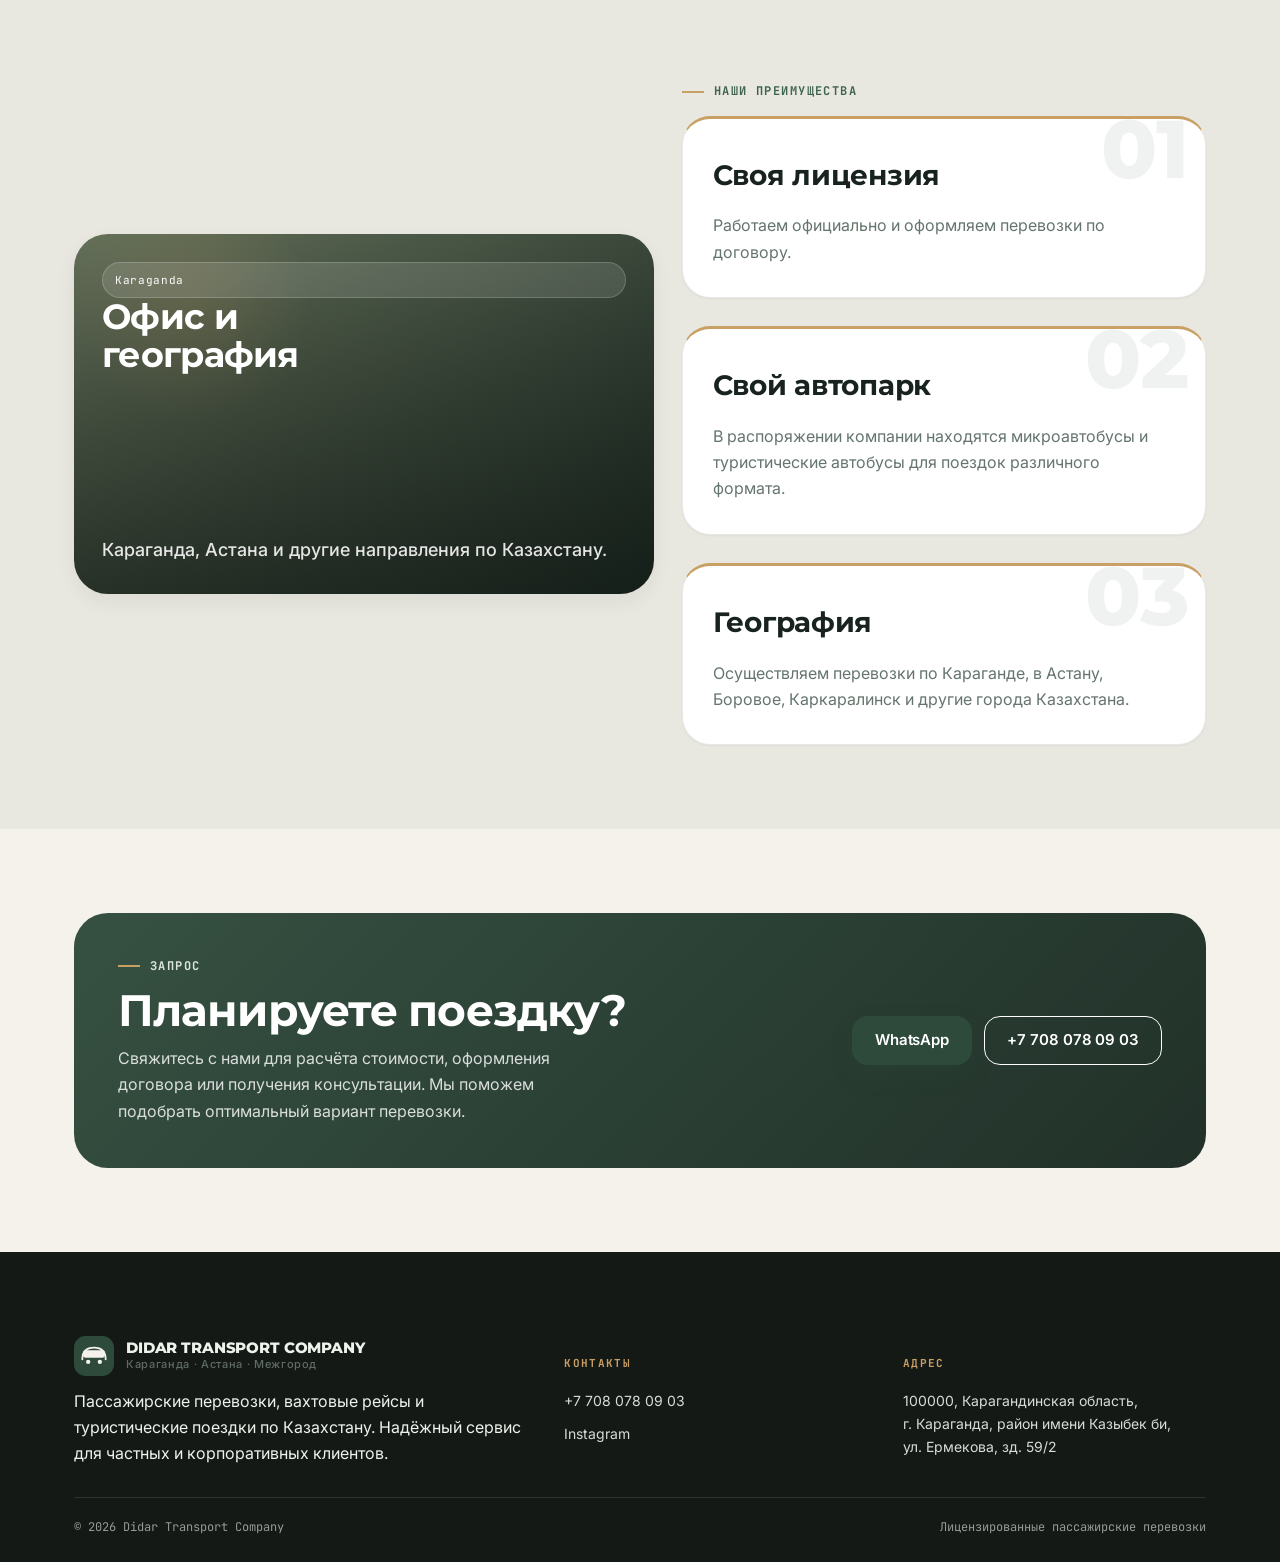
==== commit 699599d6: "Update contacts.html" ====
--- a/contacts.html
+++ b/contacts.html
@@ -14,14 +14,8 @@
 
 <header class="site">
   <div class="navrow">
-    <a class="brand" href="index.html">
-      <svg viewBox="0 0 48 48" fill="none" aria-hidden="true">
-  <rect width="48" height="48" rx="14" fill="#2E4A3B"/>
-  <path d="M10 28c0-8 4-14 14-14s14 6 14 14" stroke="#F5F2EB" stroke-width="2.2" stroke-linecap="round"/>
-  <circle cx="17" cy="31" r="2.6" fill="#F5F2EB"/>
-  <circle cx="31" cy="31" r="2.6" fill="#F5F2EB"/>
-  <rect x="11" y="17" width="26" height="9" rx="2.5" fill="#F5F2EB"/>
-</svg>
+    <a class="brand" href="contacts.html">
+      <span class="brand-mark"><img src="assets/logo.svg" alt="Didar Transport Company" width="40" height="40" loading="lazy"></span>
       <div class="brand-text">
         <span data-ru>DIDAR TRANSPORT COMPANY</span>
         <span data-kz>DIDAR TRANSPORT COMPANY</span>
@@ -219,4 +213,4 @@
 
 <script src="site.js"></script>
 </body>
-</html>+</html>
